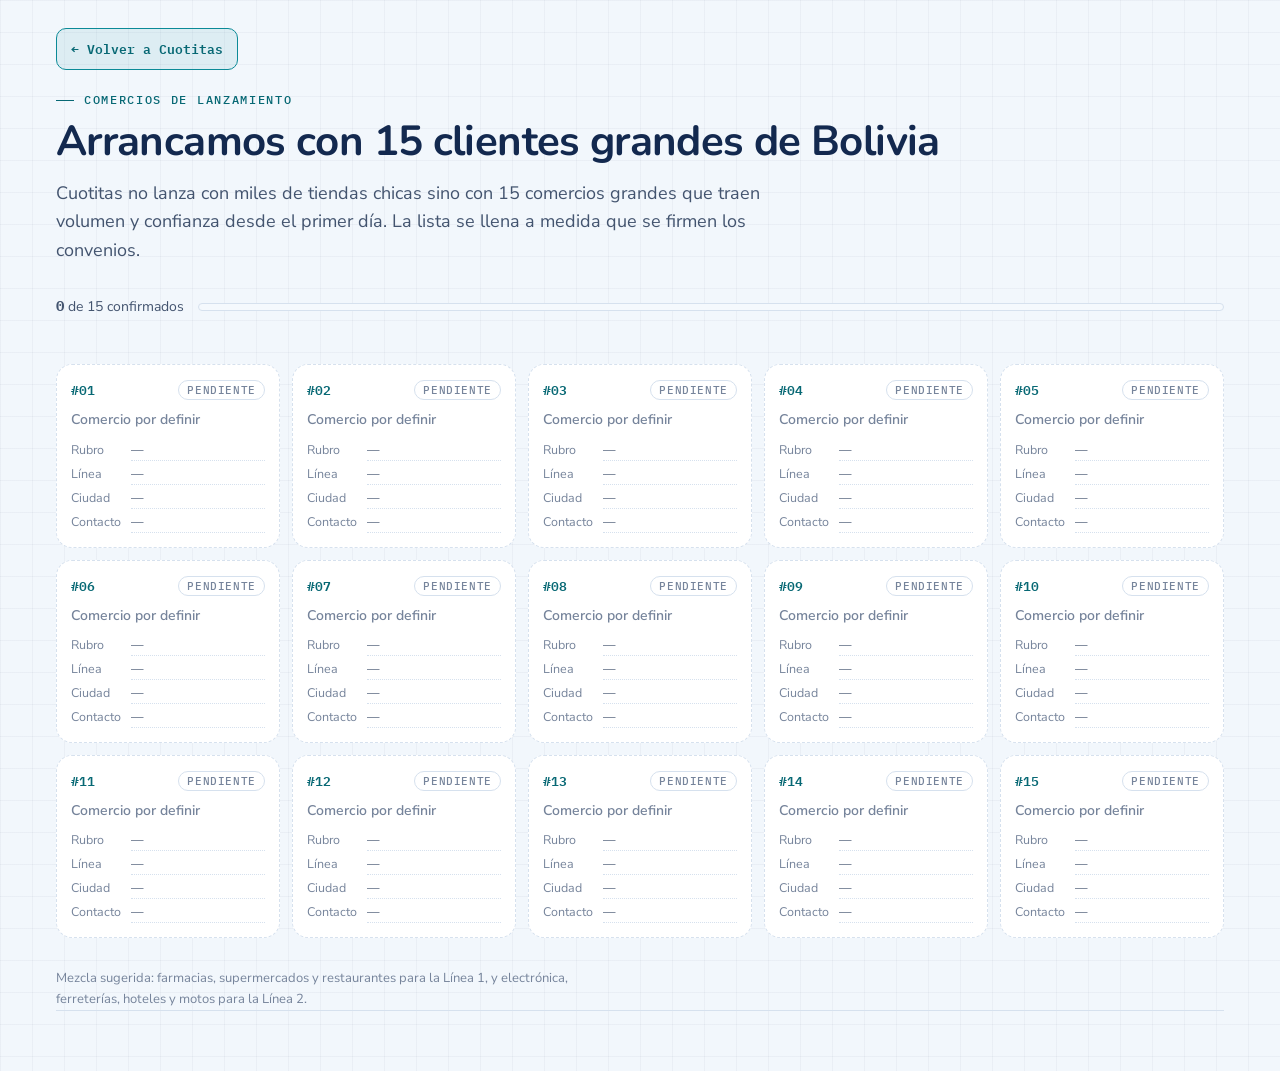
==== clientes.html @ bdf71577 "Mueve los 15 clientes de lanzamiento a clientes.html y deja un link en la portada Co-Authored-By: Cl" ====
<!DOCTYPE html>
<html lang="es">
<head>
    <meta charset="UTF-8">
    <meta name="viewport" content="width=device-width, initial-scale=1.0, viewport-fit=cover">
    <title>Cuotitas · Clientes</title>
    <meta name="description" content="Cuotitas: paga a plazos, fácil y seguro. 15 comercios de lanzamiento.">
    <link rel="icon" type="image/png" href="logo.png">
    <link rel="preconnect" href="https://fonts.googleapis.com">
    <link rel="preconnect" href="https://fonts.gstatic.com" crossorigin>
    <link rel="stylesheet" href="https://fonts.googleapis.com/css2?family=Nunito:wght@600;700;800;900&family=Nunito+Sans:opsz,wght@6..12,400;6..12,600;6..12,700&family=IBM+Plex+Mono:wght@400;500;600&display=swap">
    <link rel="stylesheet" href="index.css">
</head>
<body>
<main style="max-width:1200px;margin:0 auto;padding:28px 16px 60px">
  <a class="btn" href="index.html" style="display:inline-block;text-decoration:none;margin-bottom:24px">← Volver a Cuotitas</a>
  <section id="clientes" style="padding:0">
  <header >
    <span class="eyebrow">Comercios de lanzamiento</span>
    <h2>Arrancamos con 15 clientes grandes de Bolivia</h2>
    <p class="lead">Cuotitas no lanza con miles de tiendas chicas sino con 15 comercios grandes que traen volumen y confianza desde el primer día. La lista se llena a medida que se firmen los convenios.</p>
  </header>
  <div class="slotbar"><span><b class="num">0</b> de 15 confirmados</span><div class="bar"><i style="width:0%"></i></div></div>
  <div class="slots">
    <div class="slot"><div class="sh"><span class="n">#01</span><span class="chip">Pendiente</span></div>
      <b>Comercio por definir</b>
      <dl><dt>Rubro</dt><dd>—</dd><dt>Línea</dt><dd>—</dd><dt>Ciudad</dt><dd>—</dd><dt>Contacto</dt><dd>—</dd></dl></div>
    <div class="slot"><div class="sh"><span class="n">#02</span><span class="chip">Pendiente</span></div>
      <b>Comercio por definir</b>
      <dl><dt>Rubro</dt><dd>—</dd><dt>Línea</dt><dd>—</dd><dt>Ciudad</dt><dd>—</dd><dt>Contacto</dt><dd>—</dd></dl></div>
    <div class="slot"><div class="sh"><span class="n">#03</span><span class="chip">Pendiente</span></div>
      <b>Comercio por definir</b>
      <dl><dt>Rubro</dt><dd>—</dd><dt>Línea</dt><dd>—</dd><dt>Ciudad</dt><dd>—</dd><dt>Contacto</dt><dd>—</dd></dl></div>
    <div class="slot"><div class="sh"><span class="n">#04</span><span class="chip">Pendiente</span></div>
      <b>Comercio por definir</b>
      <dl><dt>Rubro</dt><dd>—</dd><dt>Línea</dt><dd>—</dd><dt>Ciudad</dt><dd>—</dd><dt>Contacto</dt><dd>—</dd></dl></div>
    <div class="slot"><div class="sh"><span class="n">#05</span><span class="chip">Pendiente</span></div>
      <b>Comercio por definir</b>
      <dl><dt>Rubro</dt><dd>—</dd><dt>Línea</dt><dd>—</dd><dt>Ciudad</dt><dd>—</dd><dt>Contacto</dt><dd>—</dd></dl></div>
    <div class="slot"><div class="sh"><span class="n">#06</span><span class="chip">Pendiente</span></div>
      <b>Comercio por definir</b>
      <dl><dt>Rubro</dt><dd>—</dd><dt>Línea</dt><dd>—</dd><dt>Ciudad</dt><dd>—</dd><dt>Contacto</dt><dd>—</dd></dl></div>
    <div class="slot"><div class="sh"><span class="n">#07</span><span class="chip">Pendiente</span></div>
      <b>Comercio por definir</b>
      <dl><dt>Rubro</dt><dd>—</dd><dt>Línea</dt><dd>—</dd><dt>Ciudad</dt><dd>—</dd><dt>Contacto</dt><dd>—</dd></dl></div>
    <div class="slot"><div class="sh"><span class="n">#08</span><span class="chip">Pendiente</span></div>
      <b>Comercio por definir</b>
      <dl><dt>Rubro</dt><dd>—</dd><dt>Línea</dt><dd>—</dd><dt>Ciudad</dt><dd>—</dd><dt>Contacto</dt><dd>—</dd></dl></div>
    <div class="slot"><div class="sh"><span class="n">#09</span><span class="chip">Pendiente</span></div>
      <b>Comercio por definir</b>
      <dl><dt>Rubro</dt><dd>—</dd><dt>Línea</dt><dd>—</dd><dt>Ciudad</dt><dd>—</dd><dt>Contacto</dt><dd>—</dd></dl></div>
    <div class="slot"><div class="sh"><span class="n">#10</span><span class="chip">Pendiente</span></div>
      <b>Comercio por definir</b>
      <dl><dt>Rubro</dt><dd>—</dd><dt>Línea</dt><dd>—</dd><dt>Ciudad</dt><dd>—</dd><dt>Contacto</dt><dd>—</dd></dl></div>
    <div class="slot"><div class="sh"><span class="n">#11</span><span class="chip">Pendiente</span></div>
      <b>Comercio por definir</b>
      <dl><dt>Rubro</dt><dd>—</dd><dt>Línea</dt><dd>—</dd><dt>Ciudad</dt><dd>—</dd><dt>Contacto</dt><dd>—</dd></dl></div>
    <div class="slot"><div class="sh"><span class="n">#12</span><span class="chip">Pendiente</span></div>
      <b>Comercio por definir</b>
      <dl><dt>Rubro</dt><dd>—</dd><dt>Línea</dt><dd>—</dd><dt>Ciudad</dt><dd>—</dd><dt>Contacto</dt><dd>—</dd></dl></div>
    <div class="slot"><div class="sh"><span class="n">#13</span><span class="chip">Pendiente</span></div>
      <b>Comercio por definir</b>
      <dl><dt>Rubro</dt><dd>—</dd><dt>Línea</dt><dd>—</dd><dt>Ciudad</dt><dd>—</dd><dt>Contacto</dt><dd>—</dd></dl></div>
    <div class="slot"><div class="sh"><span class="n">#14</span><span class="chip">Pendiente</span></div>
      <b>Comercio por definir</b>
      <dl><dt>Rubro</dt><dd>—</dd><dt>Línea</dt><dd>—</dd><dt>Ciudad</dt><dd>—</dd><dt>Contacto</dt><dd>—</dd></dl></div>
    <div class="slot"><div class="sh"><span class="n">#15</span><span class="chip">Pendiente</span></div>
      <b>Comercio por definir</b>
      <dl><dt>Rubro</dt><dd>—</dd><dt>Línea</dt><dd>—</dd><dt>Ciudad</dt><dd>—</dd><dt>Contacto</dt><dd>—</dd></dl></div>
  </div>
  <p class="note">Mezcla sugerida: farmacias, supermercados y restaurantes para la Línea 1, y electrónica, ferreterías, hoteles y motos para la Línea 2.</p>
</section>
</main>
</body>
</html>
---- index.css ----
/* base */
:root{box-sizing:border-box;padding-top:env(safe-area-inset-top,0px);padding-bottom:env(safe-area-inset-bottom,0px)}
html{scroll-padding-top:env(safe-area-inset-top,0px)}
body{margin:0;padding:0}
img{max-width:100%}

/* Layout: consola técnica de una sola columna (1120px). Fondo con retícula fina, paneles tipo "terminal", gráficos SVG dibujados con JS.
   Marca Cuotitas: azul marino del logotipo, azul, turquesa y verde del escudo. Azul = producto, turquesa = infraestructura, verde = externos e hitos. */
:root{
  --bg:#08111F; --bg-2:#0B1628; --surface:#101D33; --surface-2:#15243E; --ink:#E9F0F9; --ink-2:#A7B5CA; --muted:#6F7F99; --line:#21314C;
  --brand:#E9F0F9; --accent:#24BCC4; --accent-ink:#5ED6DB; --accent-soft:rgba(36,188,196,.13); --on-accent:#03222A;
  --sun:#97CE4E; --sun-soft:rgba(151,206,78,.13); --cyan:#5C98E8; --warn:#F0B23A; --warn-soft:rgba(240,178,58,.12);
  --s1:#4787DD; --s2:#1FA9B4; --s3:#86BF3C; --mark:#3A4862; --good:#6CC24A; --bad:#e66767;
  --grid:rgba(233,240,249,.035); --glow:rgba(36,188,196,.16); --shadow:0 24px 60px -36px rgba(0,0,0,.8);
  --f-display:"Nunito","Avenir Next","Segoe UI",system-ui,sans-serif;
  --f-body:"Nunito Sans","Helvetica Neue",Arial,system-ui,sans-serif;
  --f-mono:"IBM Plex Mono",ui-monospace,"SFMono-Regular",Menlo,monospace;
  --r:16px; color-scheme:dark;
}
@media (prefers-color-scheme: light){:root:not([data-theme="dark"]){
  --bg:#F2F7FC; --bg-2:#E9F1F9; --surface:#FFFFFF; --surface-2:#F5F9FD; --ink:#13294F; --ink-2:#43546F; --muted:#76849B; --line:#D6E1EE;
  --brand:#1B3A6B; --accent:#0B8A97; --accent-ink:#076874; --accent-soft:rgba(11,138,151,.09); --on-accent:#FFFFFF;
  --sun:#5E9C1F; --sun-soft:rgba(110,170,40,.12); --cyan:#1F5FAF; --warn:#B87400; --warn-soft:rgba(196,127,0,.10);
  --s1:#1F5FAF; --s2:#0F99A6; --s3:#6AA82B; --mark:#B5C1D2; --good:#2E9E3A; --bad:#d03b3b;
  --grid:rgba(19,41,79,.04); --glow:rgba(11,138,151,.10); --shadow:0 24px 50px -34px rgba(19,41,79,.35); color-scheme:light}}
:root[data-theme="light"]{
  --bg:#F2F7FC; --bg-2:#E9F1F9; --surface:#FFFFFF; --surface-2:#F5F9FD; --ink:#13294F; --ink-2:#43546F; --muted:#76849B; --line:#D6E1EE;
  --brand:#1B3A6B; --accent:#0B8A97; --accent-ink:#076874; --accent-soft:rgba(11,138,151,.09); --on-accent:#FFFFFF;
  --sun:#5E9C1F; --sun-soft:rgba(110,170,40,.12); --cyan:#1F5FAF; --warn:#B87400; --warn-soft:rgba(196,127,0,.10);
  --s1:#1F5FAF; --s2:#0F99A6; --s3:#6AA82B; --mark:#B5C1D2; --good:#2E9E3A; --bad:#d03b3b;
  --grid:rgba(19,41,79,.04); --glow:rgba(11,138,151,.10); --shadow:0 24px 50px -34px rgba(19,41,79,.35); color-scheme:light}

*{box-sizing:border-box}
html{scroll-behavior:smooth}
body{background:var(--bg);color:var(--ink);font:16px/1.6 var(--f-body);
  background-image:linear-gradient(var(--grid) 1px,transparent 1px),linear-gradient(90deg,var(--grid) 1px,transparent 1px);background-size:32px 32px;
  padding-left:max(16px, env(safe-area-inset-left, 0px));padding-right:max(16px, env(safe-area-inset-right, 0px))}
body::before{content:"";position:fixed;inset:0 0 auto;height:env(safe-area-inset-top,0px);z-index:60;background:var(--bg)}
.wrap{max-width:1120px;margin:0 auto}
h1,h2,h3{font-family:var(--f-display);text-wrap:balance;margin:0;line-height:1.06;letter-spacing:-.015em}
h2{font-size:clamp(28px,4vw,42px);font-weight:700}
h3{font-size:19px;font-weight:700}
p{margin:0;max-width:68ch}
.mono,.num{font-family:var(--f-mono);font-variant-numeric:tabular-nums}
.eyebrow{font:500 12px/1 var(--f-mono);letter-spacing:.14em;text-transform:uppercase;color:var(--accent-ink);display:inline-flex;gap:10px;align-items:center}
.eyebrow::before{content:"";width:18px;height:1px;background:currentColor}
.lead{font-size:18px;color:var(--ink-2)}
.note{font-size:13px;color:var(--muted)}
a{color:var(--accent-ink)}
:focus-visible{outline:2px solid var(--accent);outline-offset:3px;border-radius:6px}

/* top bar */
.progress{position:fixed;left:0;top:env(safe-area-inset-top,0px);height:3px;width:100%;transform-origin:left;transform:scaleX(0);background:linear-gradient(90deg,var(--cyan),var(--accent),var(--sun));z-index:70}
nav.top{position:sticky;top:env(safe-area-inset-top,0px);z-index:50;margin:0 calc(-1 * max(16px, env(safe-area-inset-left,0px)));background:color-mix(in srgb,var(--bg) 82%,transparent);backdrop-filter:blur(12px);border-bottom:1px solid var(--line)}
nav.top .in{max-width:1120px;margin:0 auto;display:flex;gap:6px;align-items:center;padding-block:10px;padding-left:max(16px, env(safe-area-inset-left, 0px));padding-right:max(16px, env(safe-area-inset-right, 0px))}
.brand{font:800 21px var(--f-display);color:var(--brand);text-decoration:none;white-space:nowrap;margin-right:10px;display:flex;align-items:center;gap:8px;letter-spacing:-.01em}
.brand img{width:30px;height:30px;display:block}
.links{display:flex;gap:2px;overflow-x:auto;scrollbar-width:none;flex:1;min-width:0}
.links a{font-size:14px;color:var(--ink-2);text-decoration:none;white-space:nowrap;padding:6px 10px;border-radius:8px}
.links a:hover{color:var(--ink);background:var(--surface)}
.links a.act{color:var(--accent-ink);background:var(--accent-soft)}
.theme{border:1px solid var(--line);background:var(--surface);color:var(--ink);border-radius:9px;padding:0 12px;height:34px;cursor:pointer;font:500 12px var(--f-mono);flex:none}

section{padding-block:80px;display:grid;gap:30px;border-bottom:1px solid var(--line)}
section > header{display:grid;gap:14px}

/* cards with pointer glow */
.card{background:var(--surface);border:1px solid var(--line);border-radius:var(--r);padding:22px;display:grid;gap:12px;align-content:start;position:relative;overflow:hidden;min-width:0}
.card.glow::after{content:"";position:absolute;inset:0;pointer-events:none;background:radial-gradient(380px circle at var(--mx,-200px) var(--my,-200px),var(--glow),transparent 60%);opacity:0;transition:opacity .25s}
.card.glow:hover::after{opacity:1}
.card h3{font-size:17px}
.grid2{display:grid;grid-template-columns:1fr 1fr;gap:18px}
.grid3{display:grid;grid-template-columns:repeat(3,1fr);gap:18px}
.grid4{display:grid;grid-template-columns:repeat(4,1fr);gap:14px}
.grid2>*,.grid3>*,.grid4>*{min-width:0}

/* hero */
.hero{display:grid;grid-template-columns:1.02fr .98fr;gap:44px;align-items:center;padding-block:64px 72px;border-bottom:1px solid var(--line)}
.hero h1{font-size:clamp(38px,5vw,60px);font-weight:800;letter-spacing:-.03em}
.hero h1 .g{background:linear-gradient(92deg,var(--cyan) 0%,var(--accent) 55%,var(--sun) 100%);-webkit-background-clip:text;background-clip:text;color:transparent}
.hero .copy{display:grid;gap:22px;min-width:0}
.lockup{display:flex;align-items:center;gap:14px}
.lockup img{width:64px;height:64px;flex:none}
.lockup b{display:block;font:900 34px/1 var(--f-display);color:var(--brand);letter-spacing:-.01em}
.lockup span{display:block;font-size:15px;color:var(--ink-2);margin-top:4px}
.chips{display:flex;flex-wrap:wrap;gap:8px}
.chip{font:500 12px var(--f-mono);padding:6px 10px;border:1px solid var(--line);border-radius:999px;color:var(--ink-2);background:var(--surface)}
.kpis{display:grid;grid-template-columns:repeat(4,1fr);gap:10px}
.kpi{border:1px solid var(--line);background:var(--surface);border-radius:12px;padding:12px;display:grid;gap:2px}
.kpi b{font:700 19px/1.15 var(--f-display);white-space:nowrap}
.kpi span{font-size:12px;color:var(--muted)}

/* console */
.console{background:#06101F;border:1px solid #1A2B45;border-radius:18px;box-shadow:var(--shadow);overflow:hidden;min-width:0;color:#D6E2F2}
.console .bar{display:flex;align-items:center;gap:7px;padding:10px 14px;border-bottom:1px solid #1A2B45;font:500 12px var(--f-mono);color:#7E90AB}
.console .bar i{width:10px;height:10px;border-radius:50%;background:#2A3A55}
.console .bar i:nth-child(1){background:#e66767}.console .bar i:nth-child(2){background:#F0B23A}.console .bar i:nth-child(3){background:#8CC63F}
.console .bar span{margin-left:auto}
.console pre{margin:0;padding:14px 16px;font:12.5px/1.75 var(--f-mono);height:268px;overflow:hidden;white-space:pre-wrap;word-break:break-word}
.console .ok{color:#5ED6DB}.console .wa{color:#F0B23A}.console .in{color:#8DB6F2}.console .dim{color:#5D6E89}
.console .meter{display:grid;grid-template-columns:repeat(3,1fr);border-top:1px solid #1A2B45}
.console .meter div{padding:10px 14px;display:grid;gap:2px;border-right:1px solid #1A2B45}
.console .meter div:last-child{border-right:0}
.console .meter small{font:500 11px var(--f-mono);color:#7E90AB;letter-spacing:.06em;text-transform:uppercase}
.console .meter b{font:600 17px var(--f-mono);color:#E9F0F9}
.caret{display:inline-block;width:8px;height:14px;background:#5ED6DB;vertical-align:-2px;animation:blink 1s steps(1) infinite}
@keyframes blink{50%{opacity:0}}

/* simulator */
.sim{display:grid;grid-template-columns:330px 1fr;gap:26px}
.sim label{font-size:13px;color:var(--ink-2);display:block;margin-bottom:8px}
.sim input[type=range]{width:100%;accent-color:var(--accent)}
.seg{display:grid;grid-template-columns:repeat(5,1fr);gap:6px}
.seg button{font:600 14px var(--f-mono);padding:10px 0;border-radius:10px;border:1px solid var(--line);background:var(--bg-2);color:var(--ink);cursor:pointer;transition:background .2s,border-color .2s}
.seg button[aria-pressed=true]{background:var(--accent);border-color:var(--accent);color:var(--on-accent)}
.split{display:flex;height:42px;border-radius:10px;overflow:hidden;gap:3px}
.split div{display:flex;align-items:center;justify-content:center;font:600 12px var(--f-mono);transition:flex-grow .45s cubic-bezier(.2,.8,.2,1);min-width:0;white-space:nowrap;overflow:hidden}
.split .ini{background:var(--sun);color:#0F2405}
.split .cu{background:var(--s1);color:#fff}
.cells{display:grid;grid-template-columns:repeat(3,1fr);gap:10px}
.cell{background:var(--bg-2);border:1px solid var(--line);border-radius:10px;padding:10px 12px;display:grid;gap:2px}
.cell span{font-size:12px;color:var(--muted)}
.cell b{font:600 17px var(--f-mono)}
.status{font:500 13px var(--f-mono);display:flex;gap:8px;align-items:center}
.status i{width:8px;height:8px;border-radius:50%;background:currentColor}
.status.ok{color:var(--accent-ink)}.status.bad{color:var(--bad)}

/* credit lines */
.lines{display:grid;grid-template-columns:1fr 1fr;gap:18px}
.line-card{border-top:3px solid var(--s1)}
.line-card.l1{border-top-color:var(--sun)}
.line-card .tag{font:600 12px var(--f-mono);letter-spacing:.08em;text-transform:uppercase;color:var(--sun)}
.line-card.l2 .tag{color:var(--accent-ink)}
.line-card .big{font:700 26px/1.1 var(--f-display)}
.rubros{display:flex;flex-wrap:wrap;gap:6px}
.rubros span{font:500 12.5px var(--f-mono);padding:5px 9px;border-radius:8px;background:var(--bg-2);border:1px solid var(--line);color:var(--ink-2)}
.minitbl{width:100%;border-collapse:collapse;font-size:13px}
.minitbl th,.minitbl td{padding:7px 8px;border-bottom:1px solid var(--line);background:none}
.minitbl td{font-family:var(--f-mono)}
.rules{display:grid;grid-template-columns:repeat(2,1fr);gap:14px}

.payout{display:grid;grid-template-columns:repeat(3,1fr);gap:18px}
.payout .pct{font:800 44px/1 var(--f-display);color:var(--accent-ink)}
.payout .opt{font:600 12px var(--f-mono);letter-spacing:.08em;text-transform:uppercase;color:var(--muted)}
@media (max-width:900px){.payout{grid-template-columns:1fr}}

/* stats */
.stat b{font:700 30px/1.1 var(--f-display)}
.stat span{font-size:14px;color:var(--ink-2)}

/* tabs */
.tabs{display:flex;gap:6px;flex-wrap:wrap}
.tabs button{font:500 13px var(--f-mono);padding:8px 12px;border-radius:10px;border:1px solid var(--line);background:var(--surface);color:var(--ink-2);cursor:pointer}
.tabs button[aria-selected=true]{background:var(--accent-soft);border-color:var(--accent);color:var(--accent-ink)}
.tabpanel{display:grid;grid-template-columns:1fr 1.25fr;gap:22px}
.tabpanel ul{margin:0;padding-left:18px;display:grid;gap:8px;color:var(--ink-2)}
.tabpanel ul b{color:var(--ink)}
.stackbadges{display:flex;flex-wrap:wrap;gap:8px;align-content:start}
.stackbadges span{font:500 13px var(--f-mono);padding:7px 11px;border-radius:9px;background:var(--bg-2);border:1px solid var(--line)}

/* diagrams */
.scrollx{overflow-x:auto;-webkit-overflow-scrolling:touch}
.diagram{display:block;width:100%;min-width:760px;height:auto}
.diagram text{font-family:var(--f-body)}
.chart{display:block;width:100%;height:auto;overflow:visible}
.chart text{font-family:var(--f-body)}
.lab{fill:var(--ink-2);font-size:12px}
.val{fill:var(--ink);font:500 12px var(--f-mono)}
.btn{font:600 13px var(--f-mono);padding:9px 14px;border-radius:10px;border:1px solid var(--accent);background:var(--accent-soft);color:var(--accent-ink);cursor:pointer;justify-self:start}
.legend{display:flex;flex-wrap:wrap;gap:16px;font-size:13px;color:var(--ink-2)}
.legend span{display:inline-flex;align-items:center;gap:7px}
.legend i{width:12px;height:12px;border-radius:3px;display:inline-block}

/* code */
pre.code{margin:0;background:var(--bg-2);border:1px solid var(--line);border-radius:12px;padding:16px;font:12.5px/1.7 var(--f-mono);overflow-x:auto;color:var(--ink-2)}
pre.code .k{color:var(--cyan)}pre.code .s{color:var(--accent-ink)}pre.code .c{color:var(--muted)}pre.code .n{color:var(--sun)}

/* erd */
.erd{display:grid;grid-template-columns:repeat(5,1fr);gap:12px}
.ent{background:var(--surface);border:1px solid var(--line);border-radius:12px;overflow:hidden;font:12.5px/1.6 var(--f-mono);transition:border-color .2s,transform .2s}
.ent:hover,.ent.hl{border-color:var(--accent);transform:translateY(-2px)}
.ent b{display:block;padding:8px 12px;background:var(--surface-2);border-bottom:1px solid var(--line);color:var(--ink);font-weight:600}
.ent ul{list-style:none;margin:0;padding:8px 12px;color:var(--ink-2)}
.ent li span{color:var(--muted)}
.ent .fk{color:var(--cyan)}
.ent .pk{color:var(--sun)}

/* tables */
.tbl{overflow-x:auto;border:1px solid var(--line);border-radius:var(--r);background:var(--surface)}
table{width:100%;border-collapse:collapse;font-size:14px}
th,td{text-align:left;padding:11px 14px;border-bottom:1px solid var(--line);vertical-align:top}
tr:last-child td{border-bottom:0}
th{font:500 11.5px var(--f-mono);letter-spacing:.08em;text-transform:uppercase;color:var(--muted);background:var(--surface-2)}
td.r,th.r{text-align:right}
td.r{font-family:var(--f-mono);font-variant-numeric:tabular-nums}
tr.tot td{font-weight:600;color:var(--ink);background:var(--accent-soft)}

.callout{border:1px solid var(--warn);background:var(--warn-soft);padding:16px 18px;border-radius:12px;display:grid;gap:6px}
.callout b{font-family:var(--f-display)}
ul.clean{margin:0;padding-left:18px;display:grid;gap:7px;color:var(--ink-2)}
ul.clean b{color:var(--ink)}

/* roadmap */
.road{display:grid;grid-template-columns:repeat(4,1fr);gap:14px}
.phase .when{font:500 12px var(--f-mono);color:var(--muted)}
.phase.now{border-color:var(--accent);box-shadow:0 0 0 1px var(--accent) inset}
.phase ul{margin:0;padding-left:16px;font-size:14px;color:var(--ink-2);display:grid;gap:4px}
.gatebar{display:grid;grid-template-columns:repeat(3,1fr);gap:14px;font-size:13px;color:var(--ink-2)}
.gatebar div{display:flex;gap:8px;align-items:baseline}
.gatebar i{width:10px;height:10px;background:var(--sun);transform:rotate(45deg);flex:none}

/* tooltip */
.tip{position:fixed;pointer-events:none;background:var(--ink);color:var(--bg);font:500 12px/1.45 var(--f-mono);padding:8px 10px;border-radius:8px;opacity:0;transition:opacity .12s;z-index:80;max-width:260px}
.tip.on{opacity:1}

/* motion: content is visible at rest; these replay when a block scrolls into view */
@keyframes rise{from{transform:translateY(14px);opacity:.35}to{transform:none;opacity:1}}
.rv.in{animation:rise .7s cubic-bezier(.2,.8,.2,1) both}
@keyframes draw{from{stroke-dashoffset:var(--len)}to{stroke-dashoffset:0}}
.play .drawline{stroke-dasharray:var(--len);animation:draw 1.6s ease-out both}
@keyframes growy{from{transform:scaleY(0)}to{transform:scaleY(1)}}
@keyframes growx{from{transform:scaleX(0)}to{transform:scaleX(1)}}
.play .bar{transform-box:fill-box;transform-origin:bottom;animation:growy .8s cubic-bezier(.2,.8,.2,1) both}
.play .bar.neg{transform-origin:top}
.play .hbar{transform-box:fill-box;transform-origin:left;animation:growx .8s cubic-bezier(.2,.8,.2,1) both}
.seqstep{transition:opacity .3s}
.seq.running .seqstep{opacity:.18}
.seq.running .seqstep.on{opacity:1}
@media (prefers-reduced-motion: reduce){*,*::before,*::after{animation:none!important;transition:none!important}html{scroll-behavior:auto}}

footer{padding-block:44px 70px;display:grid;gap:10px;font-size:13px;color:var(--muted)}
footer ol{margin:0;padding-left:18px;display:grid;gap:4px}

@media (max-width:900px){
  .hero,.grid2,.sim,.tabpanel,.lines,.rules{grid-template-columns:1fr}
  .grid3,.grid4,.road,.erd{grid-template-columns:1fr 1fr}
  .kpis{grid-template-columns:1fr 1fr}
}
@media (max-width:540px){
  .grid3,.grid4,.road,.gatebar,.erd{grid-template-columns:1fr}
  .cells{grid-template-columns:1fr 1fr}
  section{padding-block:56px}
  .console pre{height:240px;font-size:11.5px}
}
@media (max-width:600px){.minitbl{display:block;max-width:100%;overflow-x:auto}.minitbl th,.minitbl td{padding-left:4px;padding-right:4px;font-size:11.5px}}

/* launch clients */
.slotbar{display:flex;align-items:center;gap:14px;font-size:14px;color:var(--ink-2);margin-bottom:16px}
.slotbar .bar{flex:1;height:8px;border-radius:99px;background:var(--surface-2);border:1px solid var(--line);overflow:hidden}
.slotbar .bar i{display:block;height:100%;background:var(--accent)}
.slots{display:grid;grid-template-columns:repeat(5,1fr);gap:12px}
.slot{border:1.5px dashed var(--line);border-radius:var(--r);padding:14px;display:grid;gap:8px;align-content:start;background:var(--surface);min-width:0;transition:border-color .2s,transform .2s}
.slot:hover{border-color:var(--accent);transform:translateY(-2px)}
.slot .sh{display:flex;justify-content:space-between;align-items:center}
.slot .n{font:600 13px var(--f-mono);color:var(--accent-ink)}
.slot .chip{font:500 10.5px var(--f-mono);text-transform:uppercase;letter-spacing:.06em;color:var(--muted);border:1px solid var(--line);border-radius:99px;padding:2px 8px}
.slot>b{font-size:14px;color:var(--muted);font-weight:600}
.slot dl{display:grid;grid-template-columns:auto 1fr;gap:3px 10px;margin:0;font-size:12.5px}
.slot dt{color:var(--muted)}.slot dd{margin:0;color:var(--ink-2);border-bottom:1px dotted var(--line)}
@media (max-width:1000px){.slots{grid-template-columns:repeat(3,1fr)}}
@media (max-width:600px){.slots{grid-template-columns:1fr 1fr}}
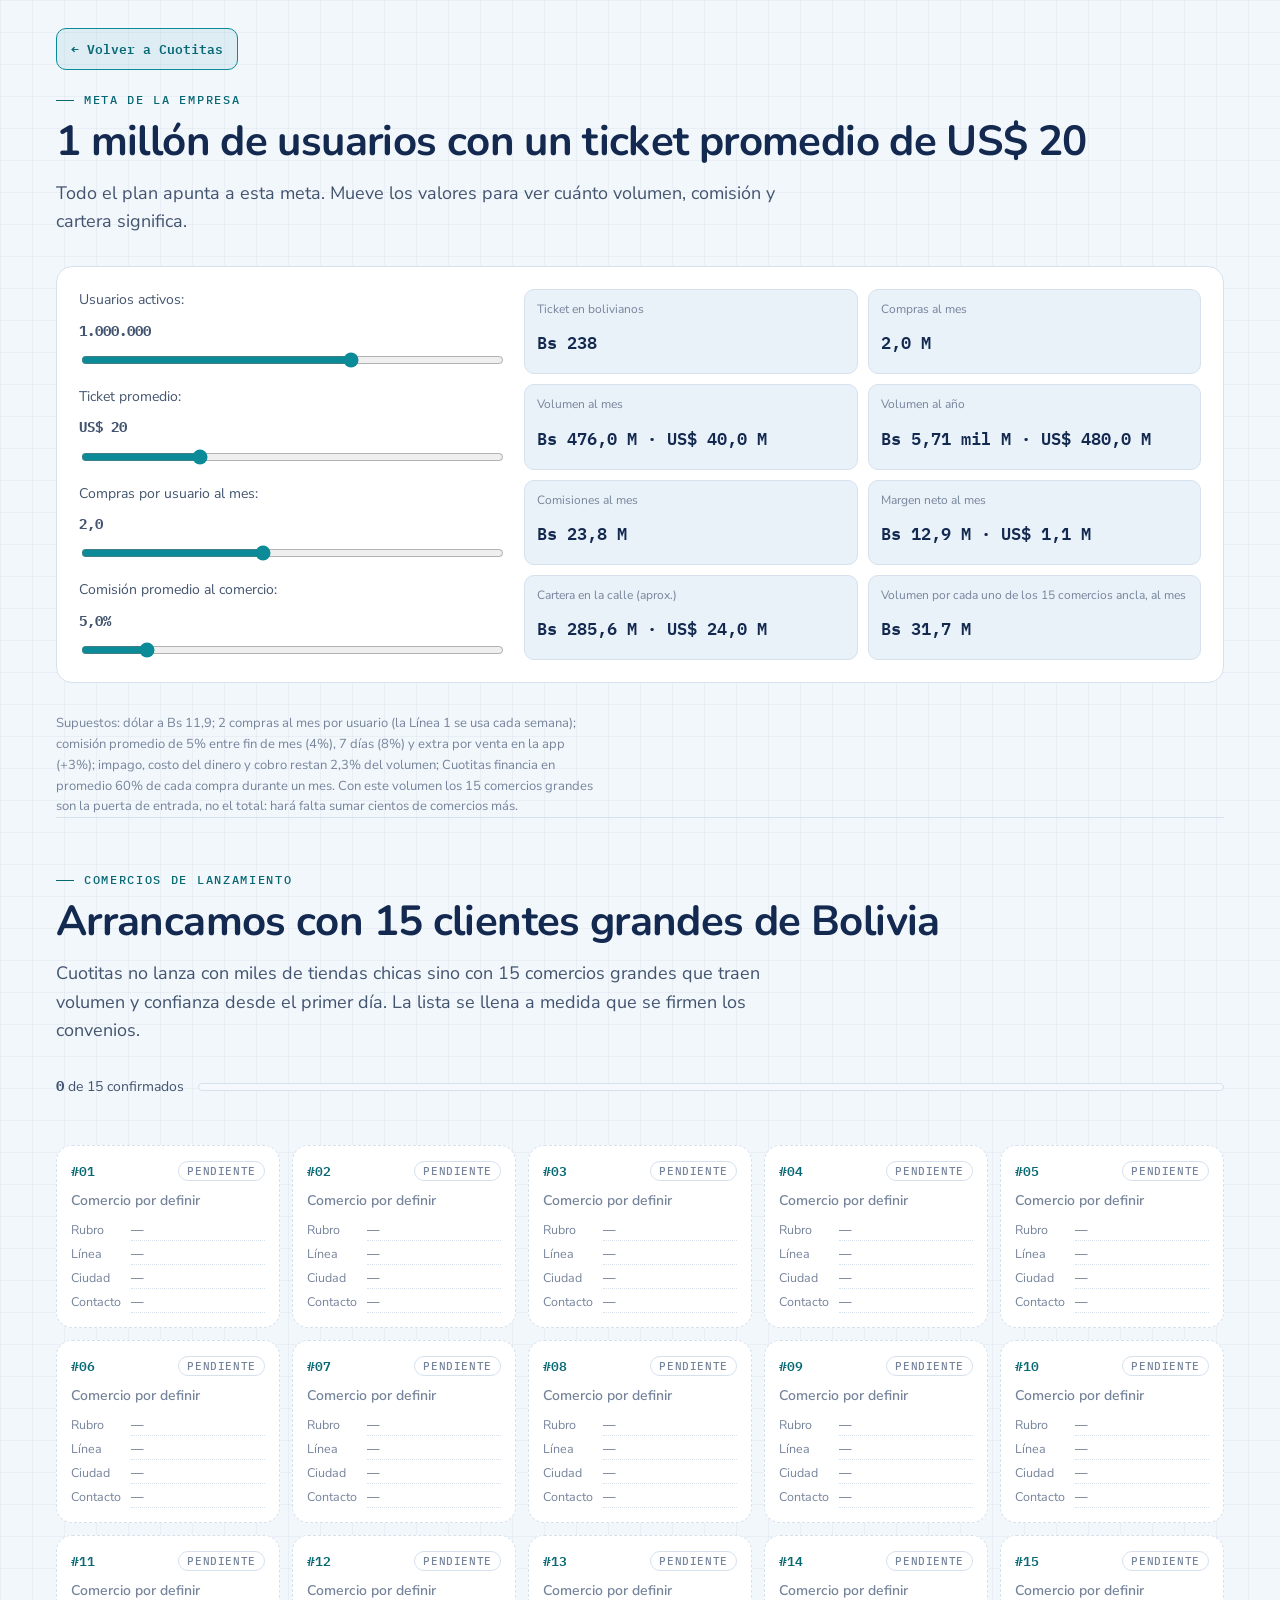
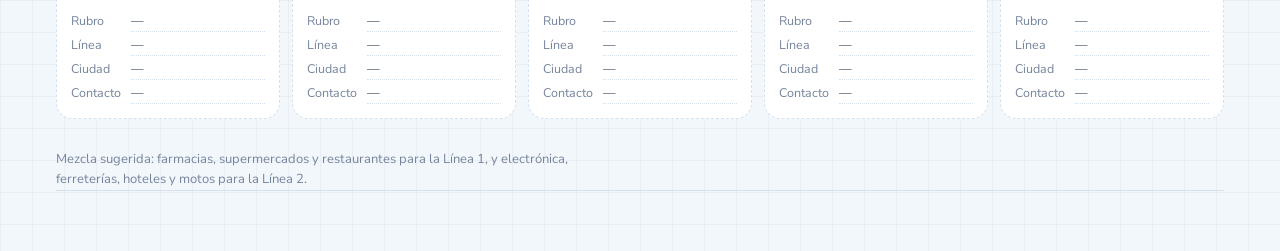
==== commit f7fc3ff4: "Agrega meta de 1 millón de usuarios con ticket de US$ 20 y calculadora en clientes.html Co-Authored-" ====
--- a/clientes.html
+++ b/clientes.html
@@ -10,10 +10,47 @@
     <link rel="preconnect" href="https://fonts.gstatic.com" crossorigin>
     <link rel="stylesheet" href="https://fonts.googleapis.com/css2?family=Nunito:wght@600;700;800;900&family=Nunito+Sans:opsz,wght@6..12,400;6..12,600;6..12,700&family=IBM+Plex+Mono:wght@400;500;600&display=swap">
     <link rel="stylesheet" href="index.css">
+<style>
+.meta{display:grid;grid-template-columns:minmax(0,1fr) minmax(0,1.6fr);gap:22px}
+.meta .ctl{display:grid;gap:16px;align-content:start}
+.meta label{display:grid;gap:8px;font-size:14px;color:var(--ink-2)}
+.meta input[type=range]{width:100%}
+.meta .cells{grid-template-columns:repeat(2,1fr)}
+@media (max-width:800px){.meta{grid-template-columns:1fr}}
+@media (max-width:520px){.meta .cells{grid-template-columns:1fr}}
+.meta input[type=range]{accent-color:var(--accent)}
+</style>
 </head>
 <body>
 <main style="max-width:1200px;margin:0 auto;padding:28px 16px 60px">
   <a class="btn" href="index.html" style="display:inline-block;text-decoration:none;margin-bottom:24px">← Volver a Cuotitas</a>
+  <section id="meta" style="padding:0;margin-bottom:56px">
+  <header>
+    <span class="eyebrow">Meta de la empresa</span>
+    <h2>1 millón de usuarios con un ticket promedio de US$ 20</h2>
+    <p class="lead">Todo el plan apunta a esta meta. Mueve los valores para ver cuánto volumen, comisión y cartera significa.</p>
+  </header>
+  <div class="card meta">
+    <div class="ctl">
+      <label>Usuarios activos: <b class="num" id="uTxt"></b><input id="u" type="range" min="100000" max="1500000" step="50000" value="1000000"></label>
+      <label>Ticket promedio: <b class="num" id="tTxt"></b><input id="t" type="range" min="5" max="60" step="1" value="20"></label>
+      <label>Compras por usuario al mes: <b class="num" id="fTxt"></b><input id="f" type="range" min="0.5" max="4" step="0.5" value="2"></label>
+      <label>Comisión promedio al comercio: <b class="num" id="cTxt"></b><input id="c" type="range" min="4" max="11" step="0.5" value="5"></label>
+    </div>
+    <div class="cells">
+      <div class="cell"><span>Ticket en bolivianos</span><b id="o1"></b></div>
+      <div class="cell"><span>Compras al mes</span><b id="o2"></b></div>
+      <div class="cell"><span>Volumen al mes</span><b id="o3"></b></div>
+      <div class="cell"><span>Volumen al año</span><b id="o4"></b></div>
+      <div class="cell"><span>Comisiones al mes</span><b id="o5"></b></div>
+      <div class="cell"><span>Margen neto al mes</span><b id="o6"></b></div>
+      <div class="cell"><span>Cartera en la calle (aprox.)</span><b id="o7"></b></div>
+      <div class="cell"><span>Volumen por cada uno de los 15 comercios ancla, al mes</span><b id="o8"></b></div>
+    </div>
+  </div>
+  <p class="note">Supuestos: dólar a Bs 11,9; 2 compras al mes por usuario (la Línea 1 se usa cada semana); comisión promedio de 5% entre fin de mes (4%), 7 días (8%) y extra por venta en la app (+3%); impago, costo del dinero y cobro restan 2,3% del volumen; Cuotitas financia en promedio 60% de cada compra durante un mes. Con este volumen los 15 comercios grandes son la puerta de entrada, no el total: hará falta sumar cientos de comercios más.</p>
+  </section>
+
   <section id="clientes" style="padding:0">
   <header >
     <span class="eyebrow">Comercios de lanzamiento</span>
@@ -71,5 +108,18 @@
   <p class="note">Mezcla sugerida: farmacias, supermercados y restaurantes para la Línea 1, y electrónica, ferreterías, hoteles y motos para la Línea 2.</p>
 </section>
 </main>
+<script>
+(function(){const $=s=>document.querySelector(s),FX=11.9,COST=.023,FIN=.6;
+const nf=(n,d=0)=>n.toLocaleString('es-BO',{minimumFractionDigits:d,maximumFractionDigits:d});
+const big=n=>n>=1e9?nf(n/1e9,2)+' mil M':n>=1e6?nf(n/1e6,1)+' M':nf(n);
+function upd(){const u=+$('#u').value,t=+$('#t').value,f=+$('#f').value,c=+$('#c').value/100;
+ const tb=t*FX,n=u*f,v=n*tb,com=v*c,mg=v*(c-COST);
+ $('#uTxt').textContent=nf(u);$('#tTxt').textContent='US$ '+t;$('#fTxt').textContent=nf(f,1);$('#cTxt').textContent=nf(c*100,1)+'%';
+ $('#o1').textContent='Bs '+nf(tb);$('#o2').textContent=big(n);
+ $('#o3').textContent='Bs '+big(v)+' · US$ '+big(v/FX);$('#o4').textContent='Bs '+big(v*12)+' · US$ '+big(v*12/FX);
+ $('#o5').textContent='Bs '+big(com);$('#o6').textContent='Bs '+big(mg)+' · US$ '+big(mg/FX);
+ $('#o7').textContent='Bs '+big(v*FIN)+' · US$ '+big(v*FIN/FX);$('#o8').textContent='Bs '+big(v/15)}
+['#u','#t','#f','#c'].forEach(s=>$(s).addEventListener('input',upd));upd()})();
+</script>
 </body>
 </html>
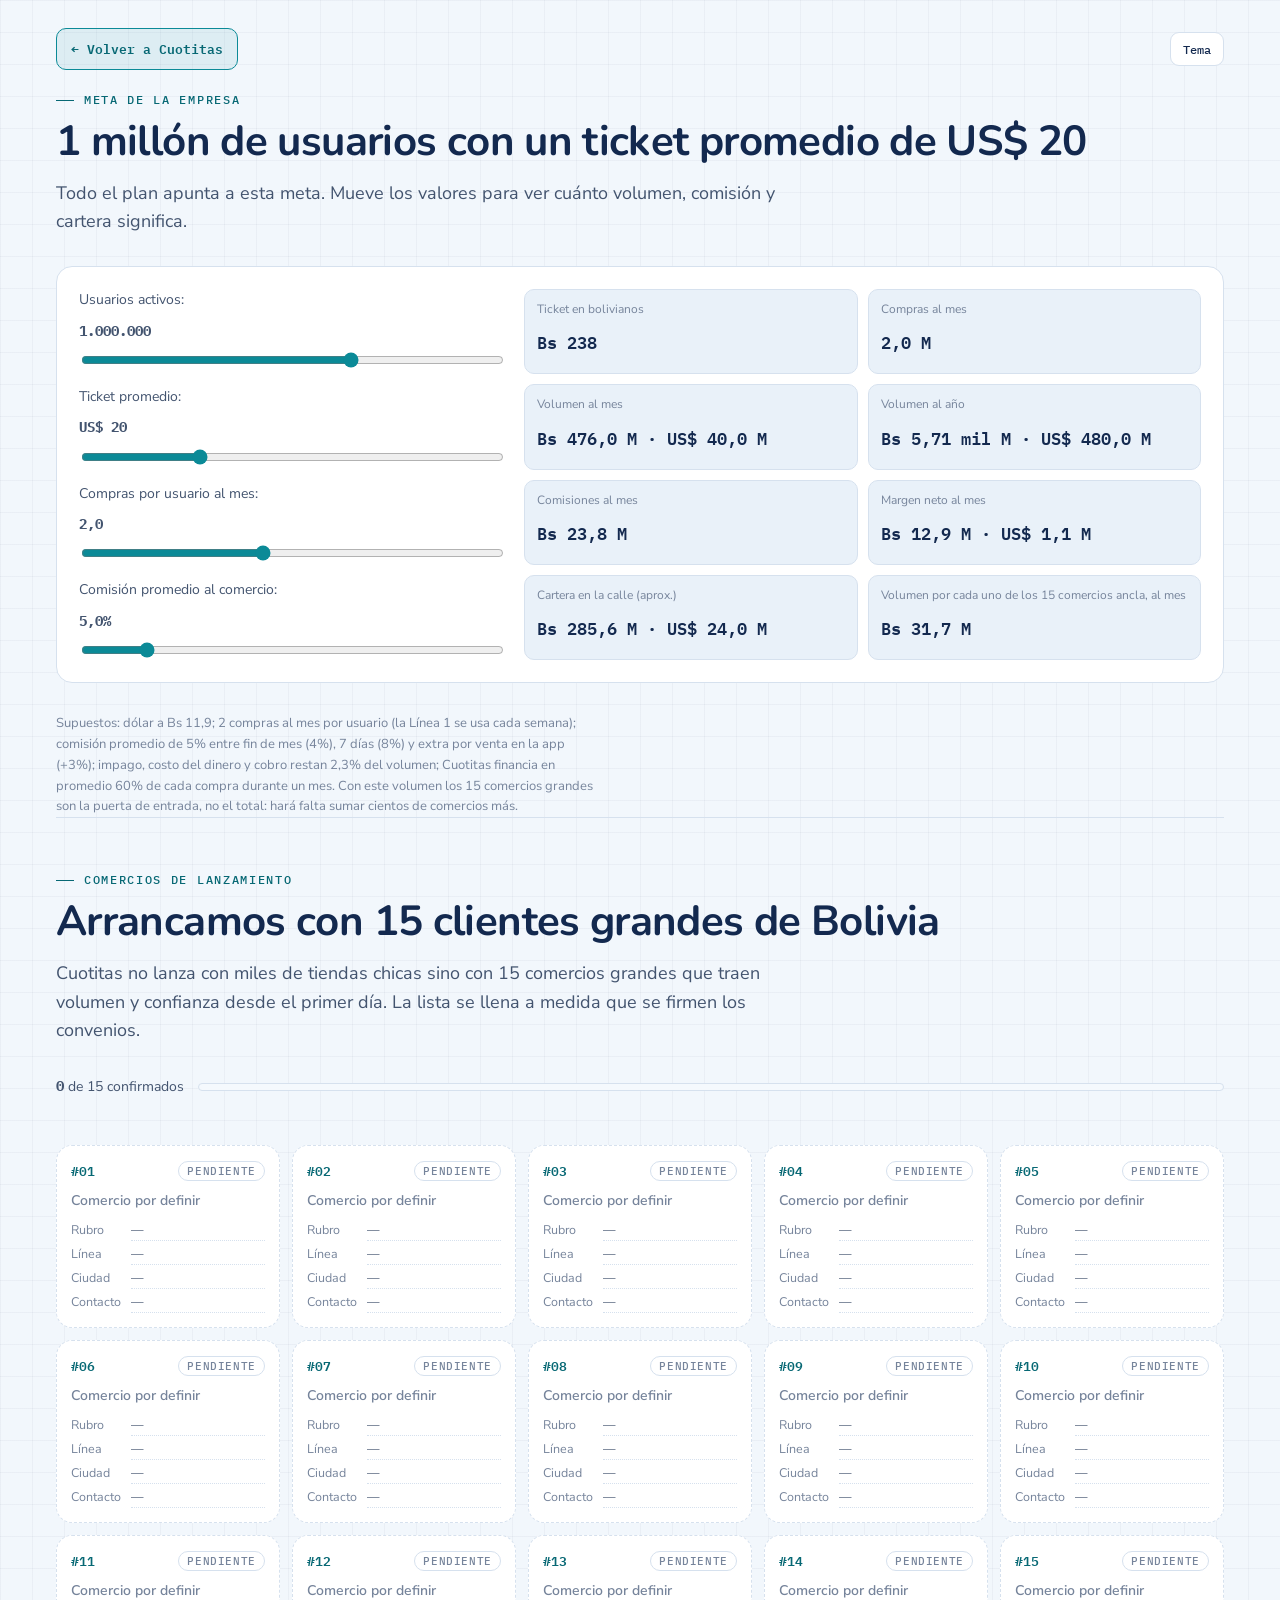
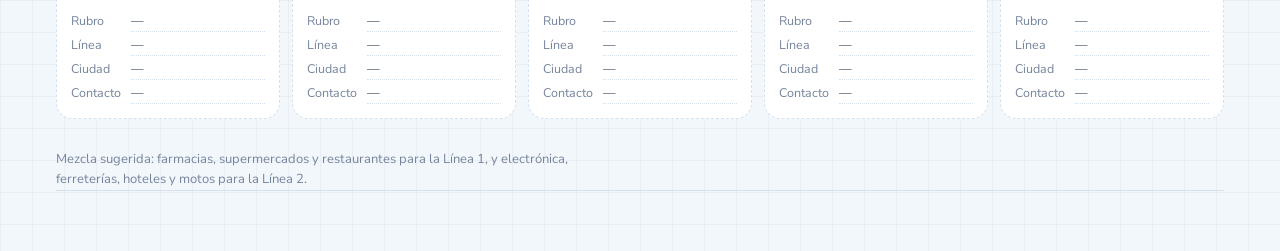
==== commit 7a4cb4b1: "La página de clientes usa el mismo tema que la portada y tiene su botón de tema Co-Authored-By: Clau" ====
--- a/clientes.html
+++ b/clientes.html
@@ -10,6 +10,7 @@
     <link rel="preconnect" href="https://fonts.gstatic.com" crossorigin>
     <link rel="stylesheet" href="https://fonts.googleapis.com/css2?family=Nunito:wght@600;700;800;900&family=Nunito+Sans:opsz,wght@6..12,400;6..12,600;6..12,700&family=IBM+Plex+Mono:wght@400;500;600&display=swap">
     <link rel="stylesheet" href="index.css">
+<script>try{const t=localStorage.getItem('cuotitas-theme');if(t)document.documentElement.dataset.theme=t}catch(e){}</script>
 <style>
 .meta{display:grid;grid-template-columns:minmax(0,1fr) minmax(0,1.6fr);gap:22px}
 .meta .ctl{display:grid;gap:16px;align-content:start}
@@ -23,7 +24,10 @@
 </head>
 <body>
 <main style="max-width:1200px;margin:0 auto;padding:28px 16px 60px">
-  <a class="btn" href="index.html" style="display:inline-block;text-decoration:none;margin-bottom:24px">← Volver a Cuotitas</a>
+  <div style="display:flex;justify-content:space-between;align-items:center;gap:12px;margin-bottom:24px">
+    <a class="btn" href="index.html" style="display:inline-block;text-decoration:none">← Volver a Cuotitas</a>
+    <button class="theme" id="theme" type="button" aria-label="Cambiar tema claro u oscuro">Tema</button>
+  </div>
   <section id="meta" style="padding:0;margin-bottom:56px">
   <header>
     <span class="eyebrow">Meta de la empresa</span>
@@ -119,7 +123,9 @@
  $('#o3').textContent='Bs '+big(v)+' · US$ '+big(v/FX);$('#o4').textContent='Bs '+big(v*12)+' · US$ '+big(v*12/FX);
  $('#o5').textContent='Bs '+big(com);$('#o6').textContent='Bs '+big(mg)+' · US$ '+big(mg/FX);
  $('#o7').textContent='Bs '+big(v*FIN)+' · US$ '+big(v*FIN/FX);$('#o8').textContent='Bs '+big(v/15)}
-['#u','#t','#f','#c'].forEach(s=>$(s).addEventListener('input',upd));upd()})();
+['#u','#t','#f','#c'].forEach(s=>$(s).addEventListener('input',upd));upd();
+ const root=document.documentElement;
+ $('#theme').addEventListener('click',()=>{const dark=root.dataset.theme?root.dataset.theme==='dark':!matchMedia('(prefers-color-scheme: light)').matches;root.dataset.theme=dark?'light':'dark';try{localStorage.setItem('cuotitas-theme',root.dataset.theme)}catch(e){}})})();
 </script>
 </body>
 </html>
